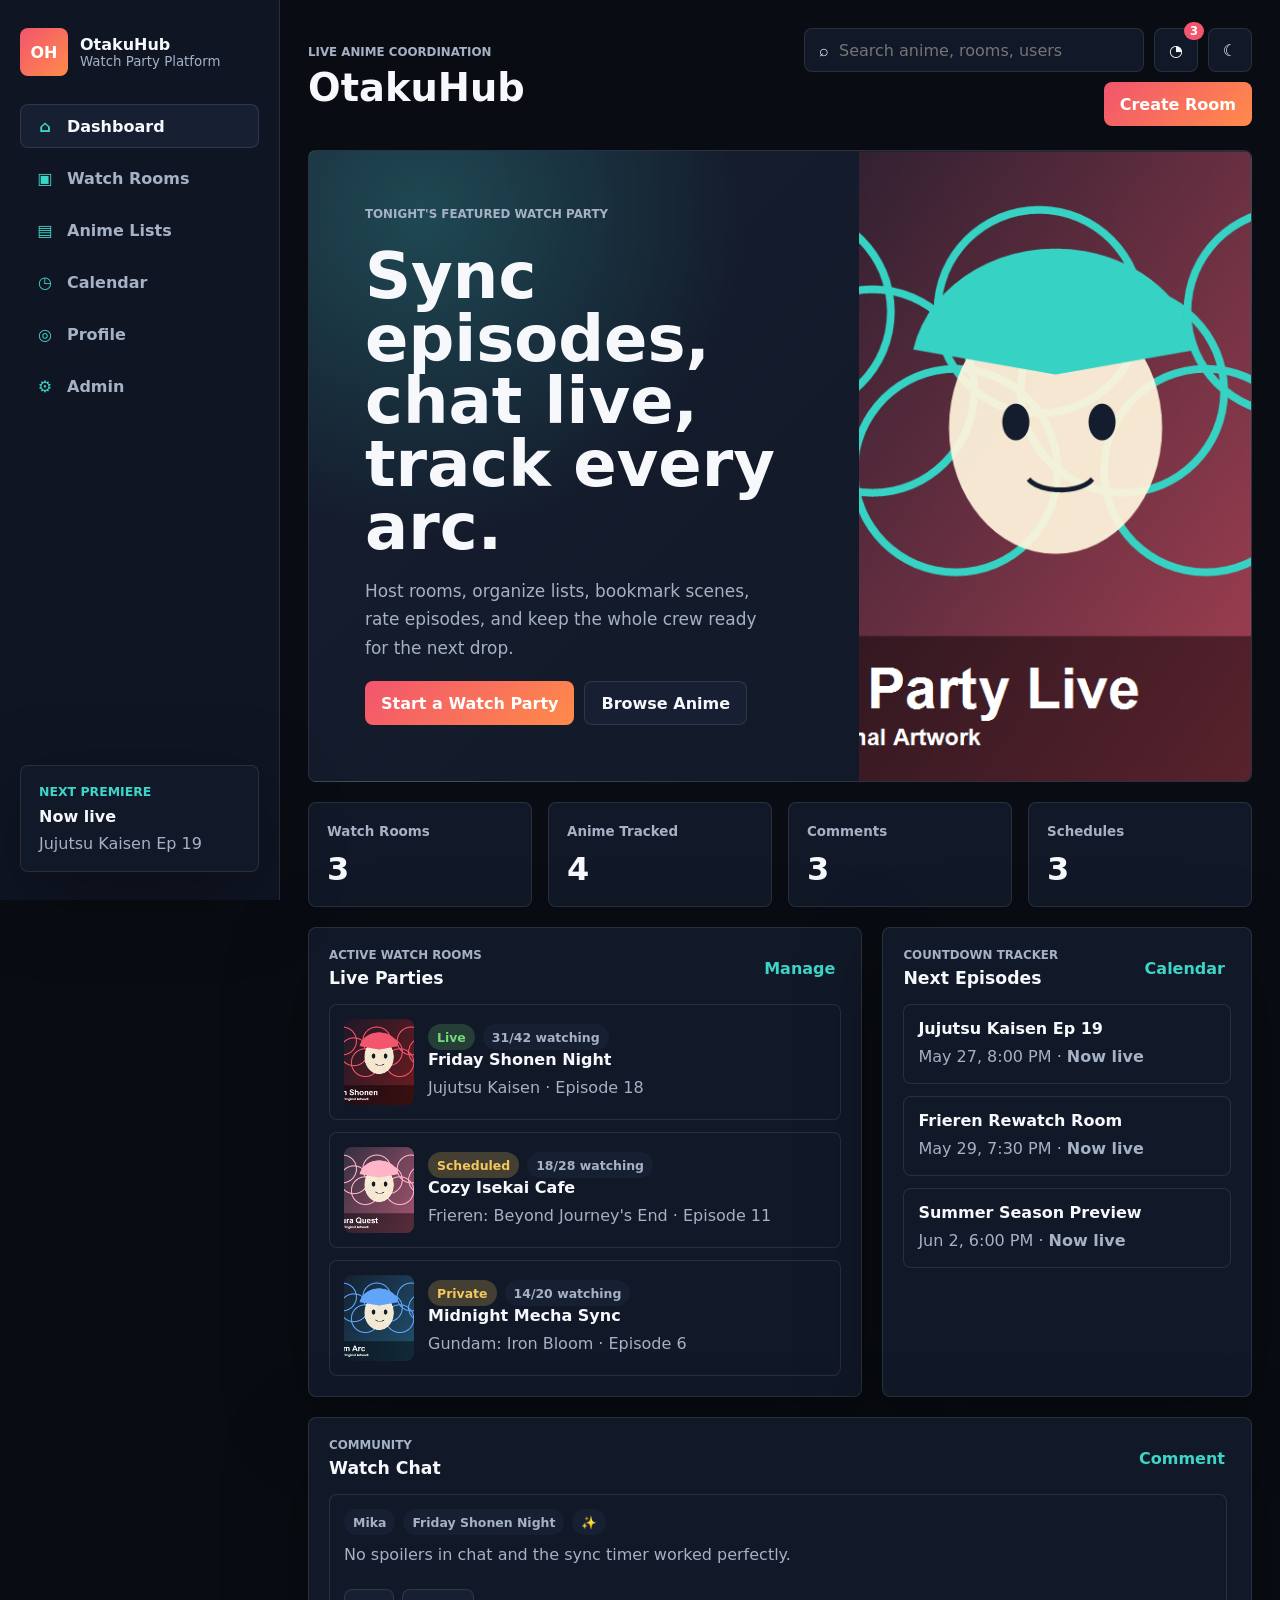
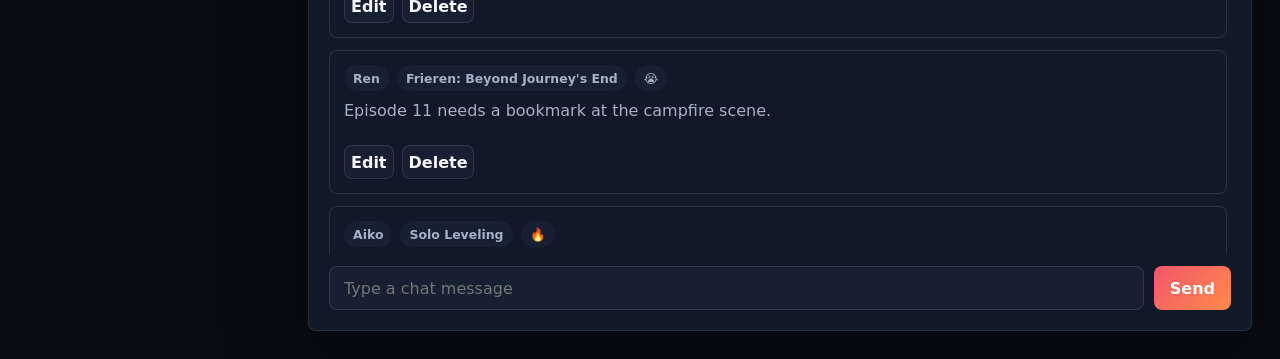
==== index.html @ 9c6d2a1a "Add initial OtakuHub full-stack project" ====
<!DOCTYPE html>
<html lang="en">
<head>
  <meta charset="UTF-8">
  <meta name="viewport" content="width=device-width, initial-scale=1.0">
  <title>OtakuHub - Anime Watch Party Platform</title>
  <link rel="stylesheet" href="styles.css">
</head>
<body>
  <div class="app-shell">
    <aside class="sidebar">
      <a class="brand" href="#dashboard" aria-label="OtakuHub home">
        <span class="brand-mark">OH</span>
        <span>
          <strong>OtakuHub</strong>
          <small>Watch Party Platform</small>
        </span>
      </a>

      <nav class="nav" aria-label="Primary">
        <a class="nav-link active" href="#dashboard" data-view="dashboard">
          <span class="icon">⌂</span> Dashboard
        </a>
        <a class="nav-link" href="#rooms" data-view="rooms">
          <span class="icon">▣</span> Watch Rooms
        </a>
        <a class="nav-link" href="#anime" data-view="anime">
          <span class="icon">▤</span> Anime Lists
        </a>
        <a class="nav-link" href="#calendar" data-view="calendar">
          <span class="icon">◷</span> Calendar
        </a>
        <a class="nav-link" href="#profile" data-view="profile">
          <span class="icon">◎</span> Profile
        </a>
        <a class="nav-link" href="#admin" data-view="admin">
          <span class="icon">⚙</span> Admin
        </a>
      </nav>

      <section class="mini-panel">
        <div class="mini-panel-title">Next Premiere</div>
        <strong id="sidebarCountdown">Loading...</strong>
        <span id="sidebarCountdownMeta">Episode countdown</span>
      </section>
    </aside>

    <main class="main">
      <header class="topbar">
        <div>
          <p class="eyebrow">Live anime coordination</p>
          <h1>OtakuHub</h1>
        </div>
        <div class="topbar-actions">
          <label class="search-wrap" aria-label="Search anime, rooms, users">
            <span>⌕</span>
            <input id="searchInput" type="search" placeholder="Search anime, rooms, users">
          </label>
          <button id="notificationBtn" class="icon-btn" type="button" aria-label="Notifications">
            <span>◔</span>
            <b id="notificationCount">0</b>
          </button>
          <button id="themeToggle" class="icon-btn" type="button" aria-label="Toggle dark mode">
            <span>☾</span>
          </button>
          <button class="primary-btn" type="button" data-open-modal="roomModal">Create Room</button>
        </div>
      </header>

      <section id="dashboard" class="view active" aria-labelledby="dashboardTitle">
        <div class="hero-band">
          <div class="hero-copy">
            <p class="eyebrow">Tonight's featured watch party</p>
            <h2 id="dashboardTitle">Sync episodes, chat live, track every arc.</h2>
            <p>Host rooms, organize lists, bookmark scenes, rate episodes, and keep the whole crew ready for the next drop.</p>
            <div class="hero-actions">
              <button class="primary-btn" type="button" data-open-modal="roomModal">Start a Watch Party</button>
              <button class="secondary-btn" type="button" data-nav-target="anime">Browse Anime</button>
            </div>
          </div>
          <div class="hero-media">
            <img src="assets/hero-poster.png" alt="Stylized anime watch party illustration">
          </div>
        </div>

        <div class="stats-grid" id="statsGrid"></div>

        <div class="dashboard-grid">
          <section class="panel live-panel">
            <div class="section-head">
              <div>
                <p class="eyebrow">Active watch rooms</p>
                <h3>Live Parties</h3>
              </div>
              <button class="text-btn" type="button" data-nav-target="rooms">Manage</button>
            </div>
            <div id="liveRooms" class="room-stack"></div>
          </section>

          <section class="panel">
            <div class="section-head">
              <div>
                <p class="eyebrow">Countdown tracker</p>
                <h3>Next Episodes</h3>
              </div>
              <button class="text-btn" type="button" data-nav-target="calendar">Calendar</button>
            </div>
            <div id="countdownList" class="countdown-list"></div>
          </section>

          <section class="panel chat-panel">
            <div class="section-head">
              <div>
                <p class="eyebrow">Community</p>
                <h3>Watch Chat</h3>
              </div>
              <button class="text-btn" type="button" data-open-modal="commentModal">Comment</button>
            </div>
            <div id="chatFeed" class="chat-feed"></div>
            <form id="quickChatForm" class="quick-chat">
              <input name="message" placeholder="Type a chat message" required>
              <button type="submit" class="primary-btn">Send</button>
            </form>
          </section>
        </div>
      </section>

      <section id="rooms" class="view" aria-labelledby="roomsTitle">
        <div class="section-head page-head">
          <div>
            <p class="eyebrow">CRUD</p>
            <h2 id="roomsTitle">Watch Rooms</h2>
          </div>
          <button class="primary-btn" type="button" data-open-modal="roomModal">New Room</button>
        </div>
        <div id="roomsGrid" class="cards-grid"></div>
      </section>

      <section id="anime" class="view" aria-labelledby="animeTitle">
        <div class="section-head page-head">
          <div>
            <p class="eyebrow">Lists, favorites, progress</p>
            <h2 id="animeTitle">Anime Library</h2>
          </div>
          <button class="primary-btn" type="button" data-open-modal="animeModal">Add Anime</button>
        </div>
        <div class="tabs" role="tablist" aria-label="Anime library filters">
          <button class="tab active" type="button" data-filter="all">All</button>
          <button class="tab" type="button" data-filter="favorite">Favorites</button>
          <button class="tab" type="button" data-filter="watching">Watching</button>
          <button class="tab" type="button" data-filter="planned">Plan to Watch</button>
        </div>
        <div id="animeGrid" class="anime-grid"></div>
      </section>

      <section id="calendar" class="view" aria-labelledby="calendarTitle">
        <div class="section-head page-head">
          <div>
            <p class="eyebrow">Schedules and news</p>
            <h2 id="calendarTitle">Upcoming Calendar</h2>
          </div>
          <button class="primary-btn" type="button" data-open-modal="scheduleModal">Add Schedule</button>
        </div>
        <div class="calendar-layout">
          <div id="scheduleList" class="schedule-list"></div>
          <aside class="panel news-panel">
            <div class="section-head">
              <div>
                <p class="eyebrow">Anime news</p>
                <h3>News Desk</h3>
              </div>
            </div>
            <div id="newsList" class="news-list"></div>
          </aside>
        </div>
      </section>

      <section id="profile" class="view" aria-labelledby="profileTitle">
        <div class="profile-layout">
          <section class="profile-card">
            <img src="assets/avatar.png" alt="OtakuHub user avatar">
            <div>
              <p class="eyebrow">User profile</p>
              <h2 id="profileTitle">Mika Tachibana</h2>
              <p>Room host, seasonal tracker, and spoiler-free chat moderator.</p>
              <div class="profile-actions">
                <button class="secondary-btn" type="button" data-open-modal="commentModal">Write Review</button>
                <button class="primary-btn" type="button" data-open-modal="animeModal">Update List</button>
              </div>
            </div>
          </section>
          <section class="panel">
            <div class="section-head">
              <div>
                <p class="eyebrow">Bookmarks and reviews</p>
                <h3>Activity</h3>
              </div>
            </div>
            <div id="activityList" class="activity-list"></div>
          </section>
        </div>
      </section>

      <section id="admin" class="view" aria-labelledby="adminTitle">
        <div class="section-head page-head">
          <div>
            <p class="eyebrow">Admin dashboard</p>
            <h2 id="adminTitle">Platform Control</h2>
          </div>
          <button id="resetDemoBtn" class="danger-btn" type="button">Reset Demo Data</button>
        </div>
        <div id="adminGrid" class="admin-grid"></div>
      </section>
    </main>
  </div>

  <div id="notificationTray" class="tray" aria-live="polite"></div>

  <dialog id="roomModal">
    <form id="roomForm" method="dialog" class="modal-card">
      <div class="section-head">
        <div>
          <p class="eyebrow">Watch party</p>
          <h3 id="roomModalTitle">Create Room</h3>
        </div>
        <button class="icon-btn close-modal" type="button" aria-label="Close">×</button>
      </div>
      <input type="hidden" name="id">
      <label>Room name <input name="name" required placeholder="Friday Shonen Night"></label>
      <label>Anime <input name="anime" required placeholder="Jujutsu Kaisen"></label>
      <div class="form-row">
        <label>Episode <input name="episode" type="number" min="1" required></label>
        <label>Capacity <input name="capacity" type="number" min="2" required></label>
      </div>
      <label>Room status
        <select name="status">
          <option>Live</option>
          <option>Scheduled</option>
          <option>Private</option>
        </select>
      </label>
      <button class="primary-btn" type="submit">Save Room</button>
    </form>
  </dialog>

  <dialog id="animeModal">
    <form id="animeForm" method="dialog" class="modal-card">
      <div class="section-head">
        <div>
          <p class="eyebrow">Anime list</p>
          <h3 id="animeModalTitle">Add Anime</h3>
        </div>
        <button class="icon-btn close-modal" type="button" aria-label="Close">×</button>
      </div>
      <input type="hidden" name="id">
      <label>Title <input name="title" required placeholder="Frieren: Beyond Journey's End"></label>
      <div class="form-row">
        <label>Total episodes <input name="episodes" type="number" min="1" required></label>
        <label>Watched <input name="watched" type="number" min="0" required></label>
      </div>
      <div class="form-row">
        <label>Rating <input name="rating" type="number" min="1" max="10" step="0.1" required></label>
        <label>Status
          <select name="status">
            <option value="watching">Watching</option>
            <option value="planned">Plan to Watch</option>
            <option value="completed">Completed</option>
          </select>
        </label>
      </div>
      <label class="check-row"><input name="favorite" type="checkbox"> Add to favorite anime lists</label>
      <button class="primary-btn" type="submit">Save Anime</button>
    </form>
  </dialog>

  <dialog id="scheduleModal">
    <form id="scheduleForm" method="dialog" class="modal-card">
      <div class="section-head">
        <div>
          <p class="eyebrow">Schedule</p>
          <h3 id="scheduleModalTitle">Add Schedule</h3>
        </div>
        <button class="icon-btn close-modal" type="button" aria-label="Close">×</button>
      </div>
      <input type="hidden" name="id">
      <label>Title <input name="title" required placeholder="Solo Leveling S3 Ep 1"></label>
      <div class="form-row">
        <label>Date <input name="date" type="date" required></label>
        <label>Time <input name="time" type="time" required></label>
      </div>
      <label>Type
        <select name="type">
          <option>Premiere</option>
          <option>Watch Party</option>
          <option>Finale</option>
          <option>News Drop</option>
        </select>
      </label>
      <button class="primary-btn" type="submit">Save Schedule</button>
    </form>
  </dialog>

  <dialog id="commentModal">
    <form id="commentForm" method="dialog" class="modal-card">
      <div class="section-head">
        <div>
          <p class="eyebrow">Comments and reviews</p>
          <h3 id="commentModalTitle">Add Comment</h3>
        </div>
        <button class="icon-btn close-modal" type="button" aria-label="Close">×</button>
      </div>
      <input type="hidden" name="id">
      <label>Name <input name="author" required placeholder="Mika"></label>
      <label>Anime or room <input name="target" required placeholder="Demon Slayer room"></label>
      <label>Message <textarea name="message" required placeholder="The final scene was incredible."></textarea></label>
      <label>Reaction
        <select name="reaction">
          <option>🔥</option>
          <option>✨</option>
          <option>😭</option>
          <option>👏</option>
          <option>💯</option>
        </select>
      </label>
      <button class="primary-btn" type="submit">Save Comment</button>
    </form>
  </dialog>

  <script src="app.js"></script>
</body>
</html>
---- styles.css ----
:root {
  color-scheme: dark;
  --bg: #090d13;
  --surface: #111827;
  --surface-2: #172033;
  --surface-3: #202b42;
  --text: #f6f8fb;
  --muted: #a5b1c5;
  --line: rgba(255, 255, 255, 0.1);
  --primary: #f2556d;
  --primary-2: #ff8b4a;
  --accent: #3fd4c8;
  --green: #77d878;
  --yellow: #f5c75c;
  --danger: #ff5d66;
  --shadow: 0 24px 80px rgba(0, 0, 0, 0.35);
}

:root.light {
  color-scheme: light;
  --bg: #f4f7fb;
  --surface: #ffffff;
  --surface-2: #edf2f8;
  --surface-3: #dde6f1;
  --text: #162033;
  --muted: #637088;
  --line: rgba(22, 32, 51, 0.12);
  --shadow: 0 20px 60px rgba(49, 67, 93, 0.14);
}

* {
  box-sizing: border-box;
}

body {
  margin: 0;
  min-height: 100vh;
  background: var(--bg);
  color: var(--text);
  font-family: Inter, system-ui, -apple-system, BlinkMacSystemFont, "Segoe UI", sans-serif;
}

button,
input,
select,
textarea {
  font: inherit;
}

button {
  cursor: pointer;
}

img {
  display: block;
  max-width: 100%;
}

.app-shell {
  display: grid;
  grid-template-columns: 280px minmax(0, 1fr);
  min-height: 100vh;
}

.sidebar {
  position: sticky;
  top: 0;
  height: 100vh;
  display: flex;
  flex-direction: column;
  gap: 28px;
  padding: 28px 20px;
  border-right: 1px solid var(--line);
  background: color-mix(in srgb, var(--surface) 86%, transparent);
}

.brand,
.nav-link {
  color: inherit;
  text-decoration: none;
}

.brand {
  display: flex;
  align-items: center;
  gap: 12px;
}

.brand-mark {
  display: grid;
  place-items: center;
  width: 48px;
  height: 48px;
  border-radius: 8px;
  background: linear-gradient(135deg, var(--primary), var(--primary-2));
  color: #fff;
  font-weight: 800;
}

.brand strong,
.brand small {
  display: block;
}

.brand small,
.mini-panel span,
.eyebrow,
.muted {
  color: var(--muted);
}

.nav {
  display: grid;
  gap: 8px;
}

.nav-link {
  display: flex;
  align-items: center;
  gap: 10px;
  min-height: 44px;
  padding: 0 12px;
  border: 1px solid transparent;
  border-radius: 8px;
  color: var(--muted);
  font-weight: 700;
}

.nav-link.active,
.nav-link:hover {
  border-color: var(--line);
  background: var(--surface-2);
  color: var(--text);
}

.icon {
  display: grid;
  place-items: center;
  width: 24px;
  height: 24px;
  color: var(--accent);
}

.mini-panel,
.panel,
.profile-card {
  border: 1px solid var(--line);
  border-radius: 8px;
  background: var(--surface);
  box-shadow: var(--shadow);
}

.mini-panel {
  margin-top: auto;
  padding: 18px;
}

.mini-panel-title {
  color: var(--accent);
  font-size: 0.78rem;
  font-weight: 800;
  text-transform: uppercase;
}

.mini-panel strong,
.mini-panel span {
  display: block;
  margin-top: 8px;
}

.main {
  min-width: 0;
  padding: 28px;
}

.topbar,
.section-head,
.topbar-actions,
.hero-actions,
.profile-actions {
  display: flex;
  align-items: center;
}

.topbar {
  justify-content: space-between;
  gap: 20px;
  margin-bottom: 24px;
}

.topbar h1,
.page-head h2,
.hero-copy h2,
.profile-card h2 {
  margin: 0;
}

.topbar h1 {
  font-size: clamp(1.7rem, 3vw, 2.5rem);
}

.eyebrow {
  margin: 0 0 6px;
  font-size: 0.74rem;
  font-weight: 800;
  letter-spacing: 0;
  text-transform: uppercase;
}

.topbar-actions {
  flex-wrap: wrap;
  justify-content: flex-end;
  gap: 10px;
}

.search-wrap {
  display: flex;
  align-items: center;
  gap: 8px;
  width: min(340px, 100%);
  min-height: 44px;
  padding: 0 14px;
  border: 1px solid var(--line);
  border-radius: 8px;
  background: var(--surface);
}

.search-wrap input {
  width: 100%;
  border: 0;
  outline: 0;
  background: transparent;
  color: var(--text);
}

.primary-btn,
.secondary-btn,
.danger-btn,
.text-btn,
.icon-btn {
  border: 0;
  border-radius: 8px;
  font-weight: 800;
}

.primary-btn,
.secondary-btn,
.danger-btn {
  min-height: 44px;
  padding: 0 16px;
}

.primary-btn {
  background: linear-gradient(135deg, var(--primary), var(--primary-2));
  color: #fff;
}

.secondary-btn {
  border: 1px solid var(--line);
  background: var(--surface-2);
  color: var(--text);
}

.danger-btn {
  background: color-mix(in srgb, var(--danger) 18%, var(--surface));
  color: var(--danger);
}

.text-btn {
  background: transparent;
  color: var(--accent);
}

.icon-btn {
  position: relative;
  display: grid;
  place-items: center;
  width: 44px;
  height: 44px;
  border: 1px solid var(--line);
  background: var(--surface);
  color: var(--text);
}

.icon-btn b {
  position: absolute;
  top: -7px;
  right: -7px;
  min-width: 20px;
  padding: 2px 5px;
  border-radius: 999px;
  background: var(--primary);
  color: #fff;
  font-size: 0.72rem;
}

.view {
  display: none;
}

.view.active {
  display: block;
}

.hero-band {
  display: grid;
  grid-template-columns: minmax(0, 1.15fr) minmax(260px, 0.85fr);
  gap: 20px;
  min-height: 330px;
  margin-bottom: 20px;
  overflow: hidden;
  border: 1px solid var(--line);
  border-radius: 8px;
  background:
    radial-gradient(circle at 12% 10%, rgba(63, 212, 200, 0.24), transparent 32%),
    linear-gradient(135deg, color-mix(in srgb, var(--surface-2) 92%, #000), var(--surface));
}

.hero-copy {
  display: flex;
  flex-direction: column;
  justify-content: center;
  gap: 18px;
  padding: clamp(24px, 5vw, 56px);
}

.hero-copy h2 {
  max-width: 760px;
  font-size: clamp(2rem, 5vw, 4.8rem);
  line-height: 0.98;
}

.hero-copy p:not(.eyebrow) {
  max-width: 640px;
  margin: 0;
  color: var(--muted);
  font-size: 1.06rem;
  line-height: 1.7;
}

.hero-actions {
  flex-wrap: wrap;
  gap: 10px;
}

.hero-media {
  align-self: stretch;
  min-height: 280px;
}

.hero-media img {
  width: 100%;
  height: 100%;
  object-fit: cover;
}

.stats-grid,
.cards-grid,
.anime-grid,
.admin-grid {
  display: grid;
  gap: 16px;
}

.stats-grid {
  grid-template-columns: repeat(4, minmax(150px, 1fr));
  margin-bottom: 20px;
}

.stat-card,
.room-card,
.anime-card,
.schedule-item,
.admin-card,
.news-item,
.activity-item,
.chat-message {
  border: 1px solid var(--line);
  border-radius: 8px;
  background: var(--surface);
}

.stat-card {
  padding: 18px;
}

.stat-card span {
  color: var(--muted);
  font-size: 0.84rem;
  font-weight: 800;
}

.stat-card strong {
  display: block;
  margin-top: 10px;
  font-size: 2rem;
}

.dashboard-grid {
  display: grid;
  grid-template-columns: minmax(0, 1.2fr) minmax(280px, 0.8fr);
  gap: 20px;
}

.panel {
  padding: 20px;
}

.chat-panel {
  grid-column: 1 / -1;
}

.section-head {
  justify-content: space-between;
  gap: 14px;
  margin-bottom: 16px;
}

.section-head h3 {
  margin: 0;
  font-size: 1.08rem;
}

.page-head {
  margin-top: 8px;
}

.room-stack,
.countdown-list,
.schedule-list,
.news-list,
.activity-list,
.chat-feed {
  display: grid;
  gap: 12px;
}

.room-card {
  display: grid;
  grid-template-columns: 70px minmax(0, 1fr) auto;
  gap: 14px;
  align-items: center;
  padding: 14px;
}

.poster-thumb {
  width: 70px;
  height: 86px;
  border-radius: 8px;
  object-fit: cover;
}

.room-card h4,
.anime-card h4,
.schedule-item h4,
.news-item h4,
.activity-item h4 {
  margin: 0 0 7px;
}

.room-card p,
.anime-card p,
.schedule-item p,
.news-item p,
.activity-item p,
.chat-message p {
  margin: 0;
  color: var(--muted);
  line-height: 1.5;
}

.badge-row,
.card-actions,
.reaction-row,
.progress-head {
  display: flex;
  align-items: center;
  flex-wrap: wrap;
  gap: 8px;
}

.badge {
  display: inline-flex;
  align-items: center;
  min-height: 26px;
  padding: 0 9px;
  border-radius: 999px;
  background: var(--surface-2);
  color: var(--muted);
  font-size: 0.78rem;
  font-weight: 800;
}

.badge.live {
  background: color-mix(in srgb, var(--green) 20%, var(--surface));
  color: var(--green);
}

.badge.warn {
  background: color-mix(in srgb, var(--yellow) 22%, var(--surface));
  color: var(--yellow);
}

.cards-grid {
  grid-template-columns: repeat(auto-fit, minmax(290px, 1fr));
}

.room-card.full {
  grid-template-columns: 90px minmax(0, 1fr);
  align-items: start;
}

.room-card.full .poster-thumb {
  width: 90px;
  height: 116px;
}

.card-actions {
  margin-top: 14px;
}

.card-actions button,
.reaction-row button {
  min-height: 34px;
  border: 1px solid var(--line);
  border-radius: 8px;
  background: var(--surface-2);
  color: var(--text);
  font-weight: 800;
}

.anime-grid {
  grid-template-columns: repeat(auto-fit, minmax(240px, 1fr));
}

.anime-card {
  overflow: hidden;
}

.anime-card img {
  width: 100%;
  aspect-ratio: 4 / 3;
  object-fit: cover;
}

.anime-card-body {
  padding: 16px;
}

.progress-head {
  justify-content: space-between;
  margin: 14px 0 8px;
  color: var(--muted);
  font-size: 0.82rem;
  font-weight: 800;
}

.progress {
  overflow: hidden;
  height: 9px;
  border-radius: 99px;
  background: var(--surface-3);
}

.progress span {
  display: block;
  height: 100%;
  border-radius: inherit;
  background: linear-gradient(90deg, var(--accent), var(--primary-2));
}

.tabs {
  display: flex;
  flex-wrap: wrap;
  gap: 8px;
  margin-bottom: 18px;
}

.tab {
  min-height: 40px;
  padding: 0 14px;
  border: 1px solid var(--line);
  border-radius: 8px;
  background: var(--surface);
  color: var(--muted);
  font-weight: 800;
}

.tab.active {
  background: var(--surface-3);
  color: var(--text);
}

.calendar-layout,
.profile-layout {
  display: grid;
  grid-template-columns: minmax(0, 1fr) 360px;
  gap: 20px;
}

.schedule-item {
  display: grid;
  grid-template-columns: 88px minmax(0, 1fr) auto;
  gap: 14px;
  align-items: center;
  padding: 16px;
}

.date-chip {
  display: grid;
  place-items: center;
  min-height: 76px;
  border-radius: 8px;
  background: var(--surface-2);
  text-align: center;
  font-weight: 800;
}

.date-chip span {
  display: block;
  color: var(--accent);
  font-size: 1.4rem;
}

.news-item,
.activity-item,
.chat-message,
.admin-card {
  padding: 14px;
}

.profile-card {
  display: grid;
  grid-template-columns: 170px minmax(0, 1fr);
  gap: 24px;
  align-items: center;
  padding: 24px;
}

.profile-card img {
  width: 170px;
  height: 170px;
  border-radius: 8px;
  object-fit: cover;
}

.profile-card p {
  color: var(--muted);
  line-height: 1.6;
}

.profile-actions {
  flex-wrap: wrap;
  gap: 10px;
}

.admin-grid {
  grid-template-columns: repeat(auto-fit, minmax(230px, 1fr));
}

.chat-feed {
  max-height: 360px;
  overflow: auto;
  padding-right: 4px;
}

.chat-message {
  display: grid;
  gap: 8px;
}

.quick-chat {
  display: grid;
  grid-template-columns: minmax(0, 1fr) auto;
  gap: 10px;
  margin-top: 12px;
}

.quick-chat input,
.modal-card input,
.modal-card select,
.modal-card textarea {
  width: 100%;
  border: 1px solid var(--line);
  border-radius: 8px;
  background: var(--surface-2);
  color: var(--text);
}

.quick-chat input {
  min-height: 44px;
  padding: 0 14px;
}

.tray {
  position: fixed;
  right: 20px;
  bottom: 20px;
  display: grid;
  gap: 10px;
  z-index: 30;
  width: min(360px, calc(100vw - 40px));
}

.toast {
  padding: 14px 16px;
  border: 1px solid var(--line);
  border-radius: 8px;
  background: var(--surface);
  box-shadow: var(--shadow);
}

dialog {
  width: min(560px, calc(100vw - 32px));
  padding: 0;
  border: 0;
  border-radius: 8px;
  background: transparent;
  color: var(--text);
}

dialog::backdrop {
  background: rgba(5, 8, 14, 0.72);
}

.modal-card {
  display: grid;
  gap: 14px;
  padding: 22px;
  border: 1px solid var(--line);
  border-radius: 8px;
  background: var(--surface);
  box-shadow: var(--shadow);
}

.modal-card label {
  display: grid;
  gap: 7px;
  color: var(--muted);
  font-size: 0.88rem;
  font-weight: 800;
}

.modal-card input,
.modal-card select,
.modal-card textarea {
  min-height: 44px;
  padding: 0 12px;
}

.modal-card textarea {
  min-height: 100px;
  padding: 12px;
  resize: vertical;
}

.form-row {
  display: grid;
  grid-template-columns: 1fr 1fr;
  gap: 12px;
}

.check-row {
  display: flex !important;
  align-items: center;
  grid-template-columns: none;
}

.check-row input {
  width: auto;
  min-height: auto;
}

.empty-state {
  padding: 24px;
  border: 1px dashed var(--line);
  border-radius: 8px;
  color: var(--muted);
  text-align: center;
}

@media (max-width: 1060px) {
  .app-shell {
    grid-template-columns: 1fr;
  }

  .sidebar {
    position: static;
    height: auto;
  }

  .nav {
    grid-template-columns: repeat(3, minmax(0, 1fr));
  }

  .mini-panel {
    margin-top: 0;
  }

  .dashboard-grid,
  .calendar-layout,
  .profile-layout {
    grid-template-columns: 1fr;
  }
}

@media (max-width: 760px) {
  .main,
  .sidebar {
    padding: 18px;
  }

  .topbar,
  .section-head {
    align-items: flex-start;
    flex-direction: column;
  }

  .topbar-actions,
  .search-wrap,
  .primary-btn,
  .secondary-btn,
  .danger-btn {
    width: 100%;
  }

  .hero-band {
    grid-template-columns: 1fr;
  }

  .hero-media {
    min-height: 220px;
  }

  .stats-grid {
    grid-template-columns: repeat(2, minmax(0, 1fr));
  }

  .nav {
    grid-template-columns: 1fr 1fr;
  }

  .room-card,
  .schedule-item,
  .profile-card,
  .quick-chat {
    grid-template-columns: 1fr;
  }

  .poster-thumb,
  .room-card.full .poster-thumb,
  .profile-card img {
    width: 100%;
    height: auto;
    aspect-ratio: 4 / 3;
  }
}

@media (max-width: 480px) {
  .stats-grid,
  .form-row,
  .nav {
    grid-template-columns: 1fr;
  }
}
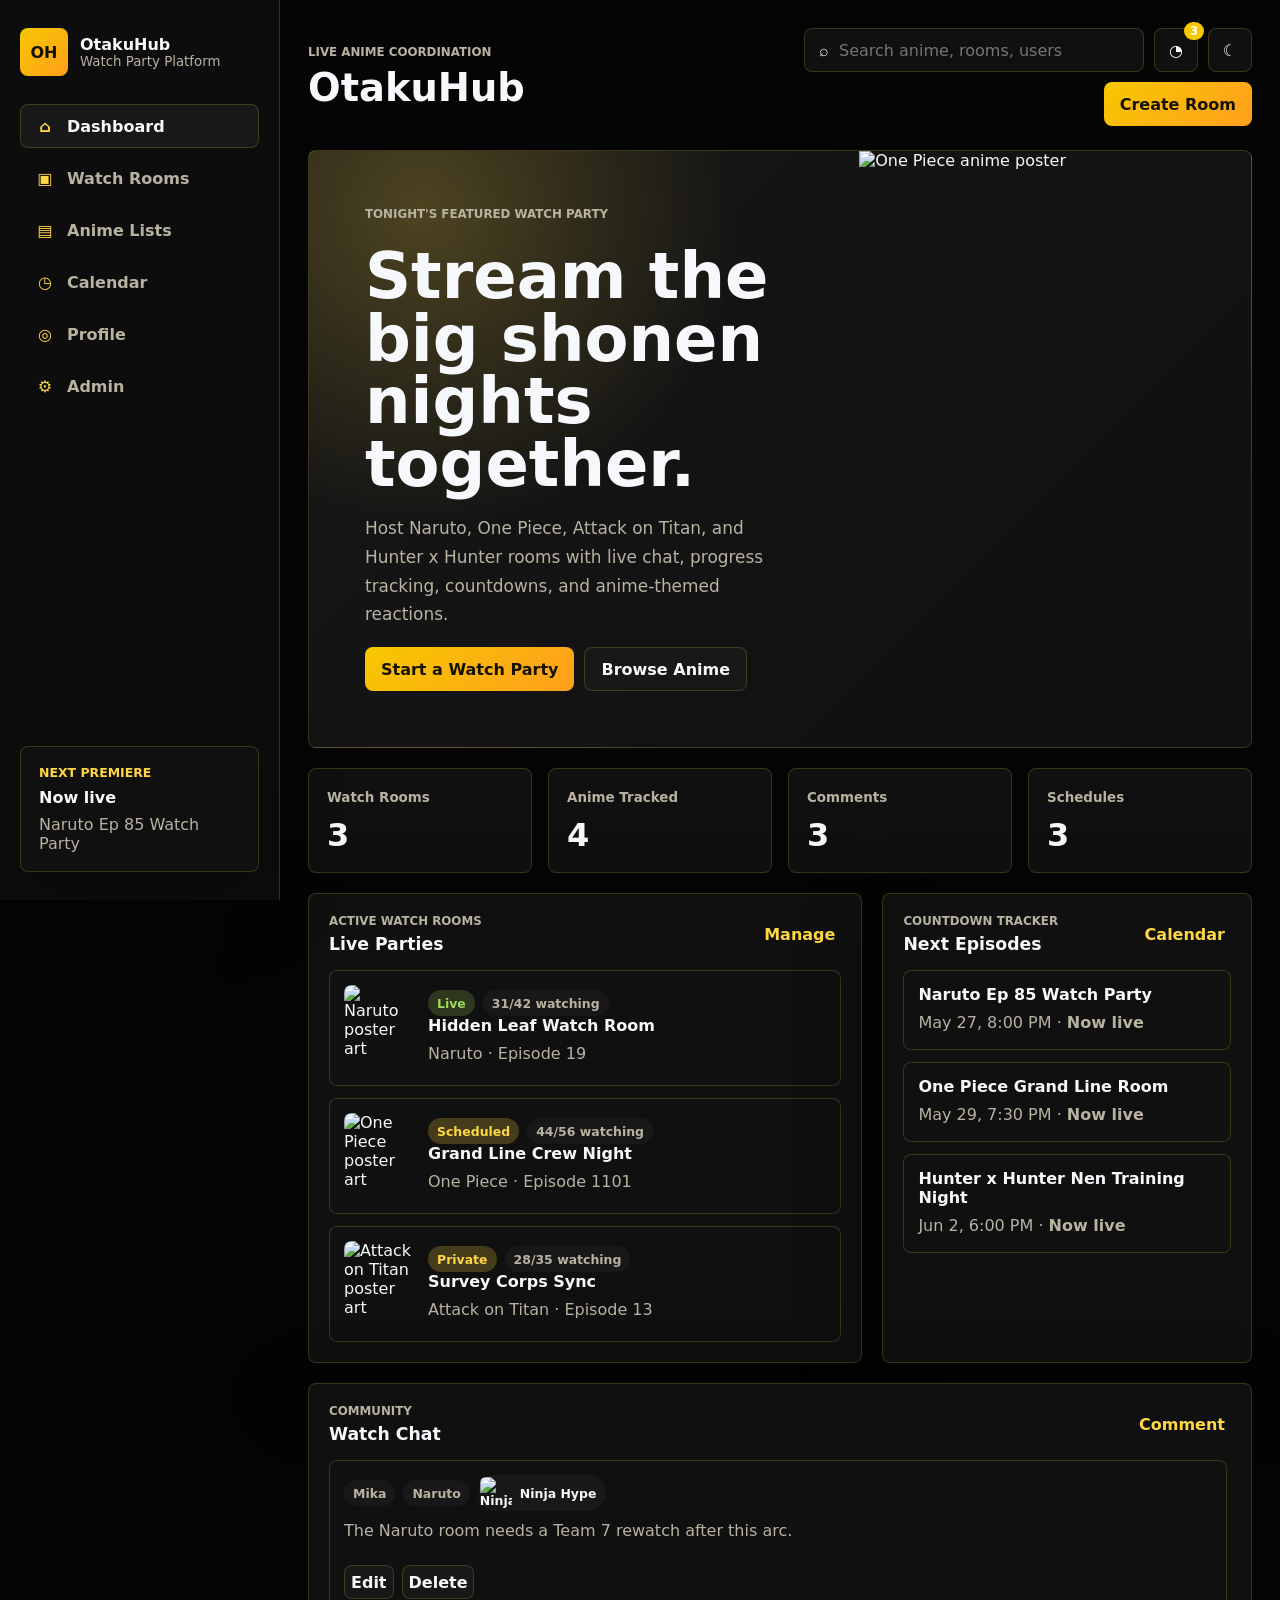
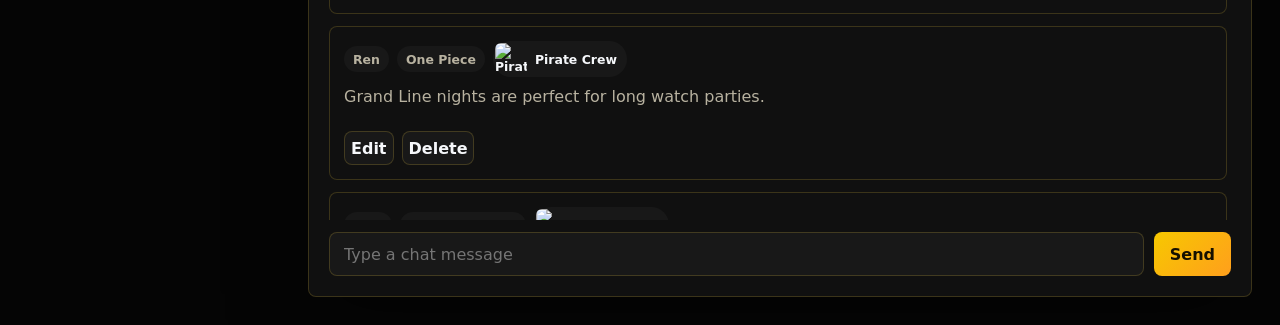
==== commit 044dbf02: "Update OtakuHub anime posters and yellow theme" ====
--- a/index.html
+++ b/index.html
@@ -71,15 +71,15 @@
         <div class="hero-band">
           <div class="hero-copy">
             <p class="eyebrow">Tonight's featured watch party</p>
-            <h2 id="dashboardTitle">Sync episodes, chat live, track every arc.</h2>
-            <p>Host rooms, organize lists, bookmark scenes, rate episodes, and keep the whole crew ready for the next drop.</p>
+          <h2 id="dashboardTitle">Stream the big shonen nights together.</h2>
+          <p>Host Naruto, One Piece, Attack on Titan, and Hunter x Hunter rooms with live chat, progress tracking, countdowns, and anime-themed reactions.</p>
             <div class="hero-actions">
               <button class="primary-btn" type="button" data-open-modal="roomModal">Start a Watch Party</button>
               <button class="secondary-btn" type="button" data-nav-target="anime">Browse Anime</button>
             </div>
           </div>
           <div class="hero-media">
-            <img src="assets/hero-poster.png" alt="Stylized anime watch party illustration">
+            <img src="https://cdn.myanimelist.net/images/anime/1244/138851l.jpg" alt="One Piece anime poster">
           </div>
         </div>
 
@@ -227,7 +227,7 @@
       </div>
       <input type="hidden" name="id">
       <label>Room name <input name="name" required placeholder="Friday Shonen Night"></label>
-      <label>Anime <input name="anime" required placeholder="Jujutsu Kaisen"></label>
+      <label>Anime <input name="anime" required placeholder="Naruto"></label>
       <div class="form-row">
         <label>Episode <input name="episode" type="number" min="1" required></label>
         <label>Capacity <input name="capacity" type="number" min="2" required></label>
@@ -253,7 +253,7 @@
         <button class="icon-btn close-modal" type="button" aria-label="Close">×</button>
       </div>
       <input type="hidden" name="id">
-      <label>Title <input name="title" required placeholder="Frieren: Beyond Journey's End"></label>
+      <label>Title <input name="title" required placeholder="Hunter x Hunter"></label>
       <div class="form-row">
         <label>Total episodes <input name="episodes" type="number" min="1" required></label>
         <label>Watched <input name="watched" type="number" min="0" required></label>
@@ -283,7 +283,7 @@
         <button class="icon-btn close-modal" type="button" aria-label="Close">×</button>
       </div>
       <input type="hidden" name="id">
-      <label>Title <input name="title" required placeholder="Solo Leveling S3 Ep 1"></label>
+      <label>Title <input name="title" required placeholder="Attack on Titan finale room"></label>
       <div class="form-row">
         <label>Date <input name="date" type="date" required></label>
         <label>Time <input name="time" type="time" required></label>
@@ -315,11 +315,10 @@
       <label>Message <textarea name="message" required placeholder="The final scene was incredible."></textarea></label>
       <label>Reaction
         <select name="reaction">
-          <option>🔥</option>
-          <option>✨</option>
-          <option>😭</option>
-          <option>👏</option>
-          <option>💯</option>
+          <option>Ninja Hype</option>
+          <option>Pirate Crew</option>
+          <option>Titan Shock</option>
+          <option>Nen Boost</option>
         </select>
       </label>
       <button class="primary-btn" type="submit">Save Comment</button>
--- a/styles.css
+++ b/styles.css
@@ -1,30 +1,30 @@
 :root {
   color-scheme: dark;
-  --bg: #090d13;
-  --surface: #111827;
-  --surface-2: #172033;
-  --surface-3: #202b42;
+  --bg: #050505;
+  --surface: #101010;
+  --surface-2: #181818;
+  --surface-3: #24210f;
   --text: #f6f8fb;
-  --muted: #a5b1c5;
-  --line: rgba(255, 255, 255, 0.1);
-  --primary: #f2556d;
-  --primary-2: #ff8b4a;
-  --accent: #3fd4c8;
-  --green: #77d878;
-  --yellow: #f5c75c;
+  --muted: #b8b2a0;
+  --line: rgba(255, 214, 69, 0.18);
+  --primary: #f7c800;
+  --primary-2: #ff9f1c;
+  --accent: #ffd645;
+  --green: #9fd85c;
+  --yellow: #ffd645;
   --danger: #ff5d66;
   --shadow: 0 24px 80px rgba(0, 0, 0, 0.35);
 }
 
 :root.light {
   color-scheme: light;
-  --bg: #f4f7fb;
+  --bg: #fff8df;
   --surface: #ffffff;
-  --surface-2: #edf2f8;
-  --surface-3: #dde6f1;
-  --text: #162033;
-  --muted: #637088;
-  --line: rgba(22, 32, 51, 0.12);
+  --surface-2: #fff1b8;
+  --surface-3: #ffe585;
+  --text: #191407;
+  --muted: #6f654d;
+  --line: rgba(48, 37, 0, 0.14);
   --shadow: 0 20px 60px rgba(49, 67, 93, 0.14);
 }
 
@@ -93,7 +93,7 @@
   height: 48px;
   border-radius: 8px;
   background: linear-gradient(135deg, var(--primary), var(--primary-2));
-  color: #fff;
+  color: #151000;
   font-weight: 800;
 }
 
@@ -252,7 +252,7 @@
 
 .primary-btn {
   background: linear-gradient(135deg, var(--primary), var(--primary-2));
-  color: #fff;
+  color: #151000;
 }
 
 .secondary-btn {
@@ -312,7 +312,7 @@
   border: 1px solid var(--line);
   border-radius: 8px;
   background:
-    radial-gradient(circle at 12% 10%, rgba(63, 212, 200, 0.24), transparent 32%),
+    radial-gradient(circle at 12% 10%, rgba(255, 214, 69, 0.24), transparent 32%),
     linear-gradient(135deg, color-mix(in srgb, var(--surface-2) 92%, #000), var(--surface));
 }
 
@@ -529,6 +529,41 @@
   font-weight: 800;
 }
 
+.reaction-chip {
+  display: inline-grid;
+  grid-template-columns: 32px minmax(72px, 1fr) auto;
+  align-items: center;
+  gap: 8px;
+  min-width: 150px;
+  padding: 4px 8px 4px 4px;
+  text-align: left;
+}
+
+.reaction-chip img,
+.image-badge img {
+  width: 32px;
+  height: 32px;
+  border-radius: 6px;
+  object-fit: cover;
+}
+
+.reaction-chip strong {
+  color: var(--accent);
+}
+
+.image-badge {
+  display: inline-flex;
+  align-items: center;
+  gap: 8px;
+  min-height: 34px;
+  padding: 2px 10px 2px 2px;
+  border-radius: 999px;
+  background: var(--surface-2);
+  color: var(--text);
+  font-size: 0.78rem;
+  font-weight: 800;
+}
+
 .anime-grid {
   grid-template-columns: repeat(auto-fit, minmax(240px, 1fr));
 }
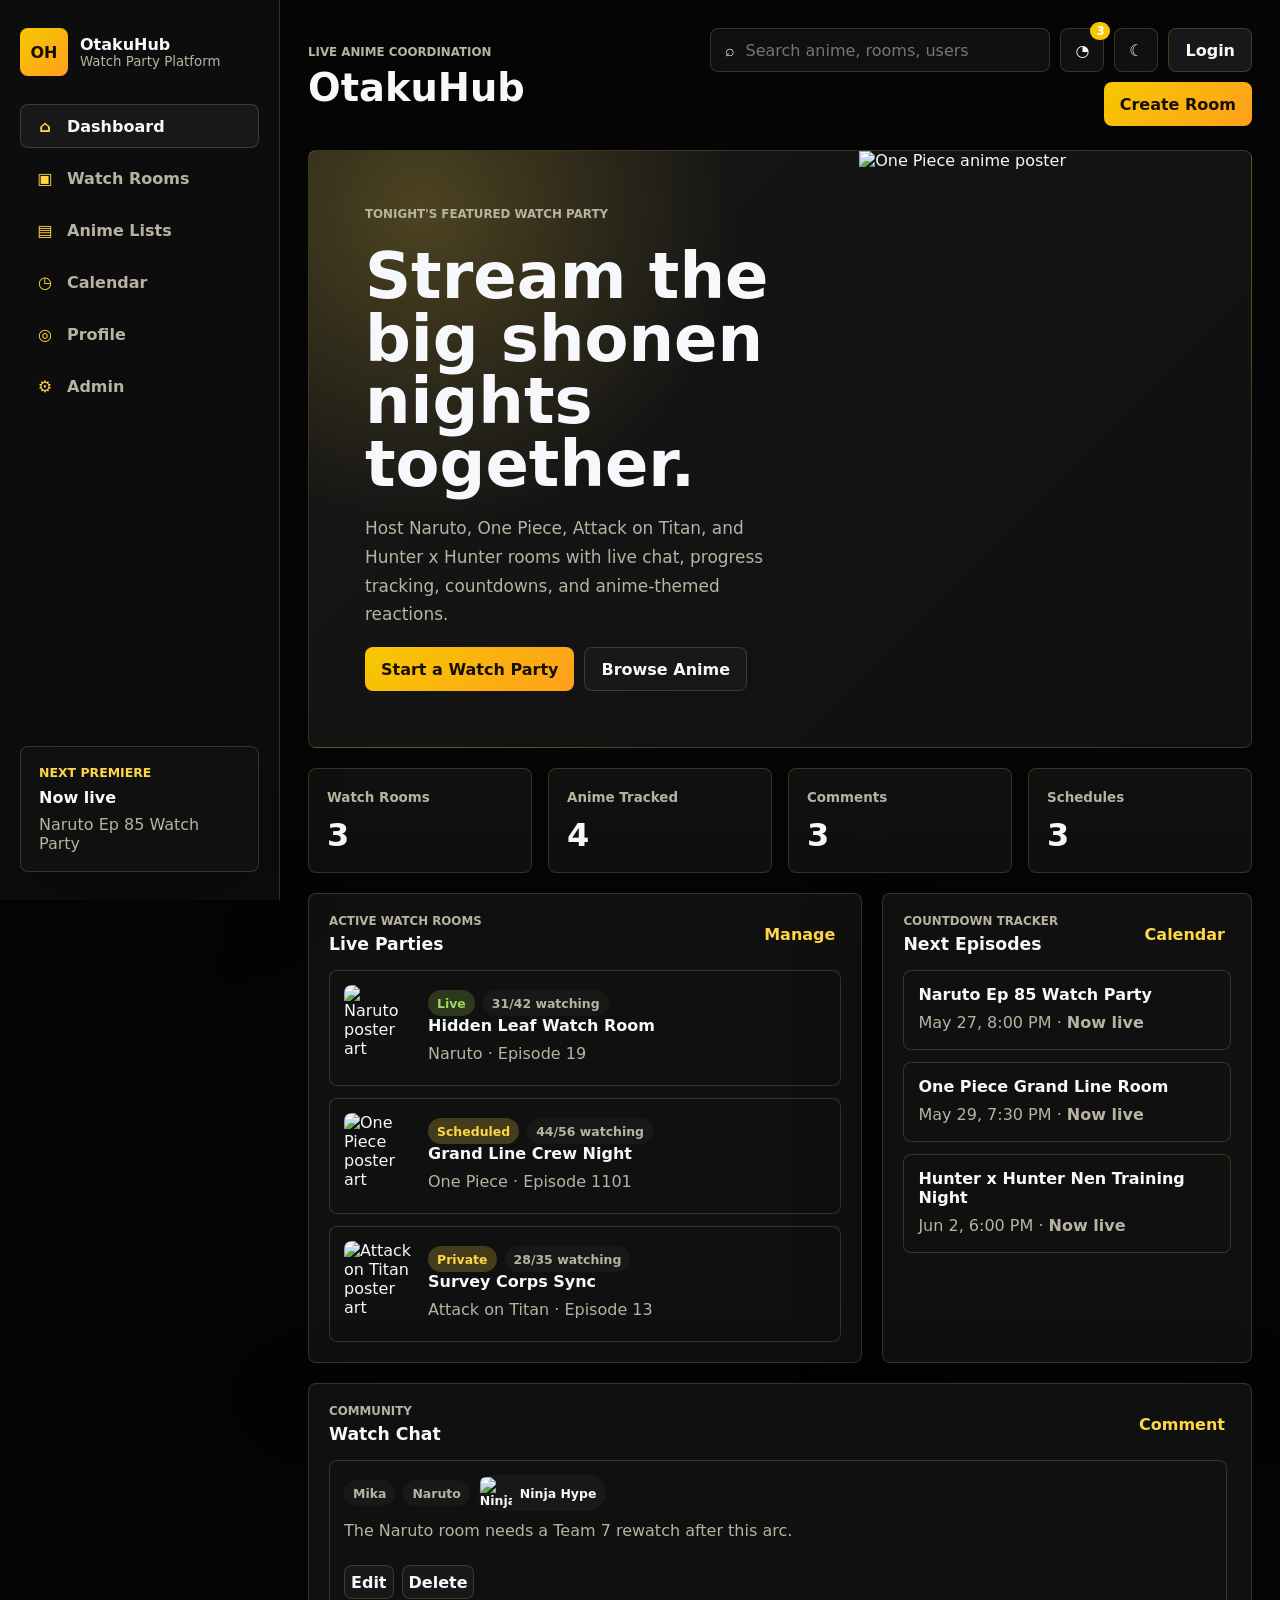
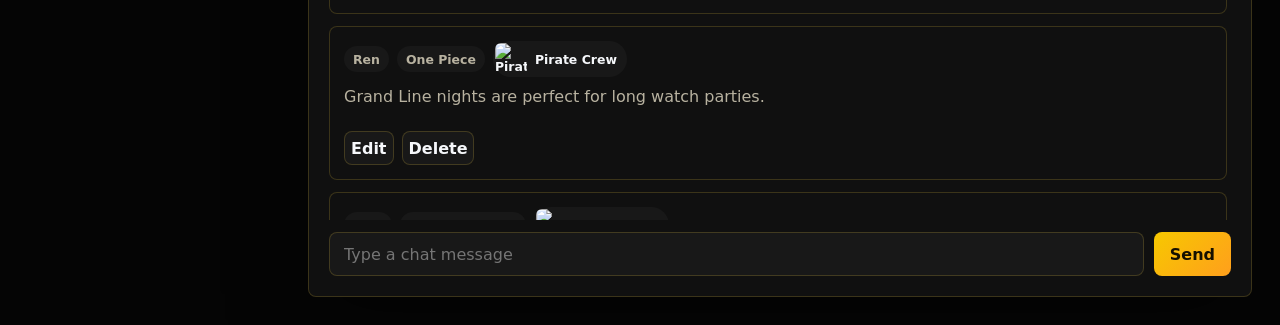
==== commit 66d80fb1: "Add login and signup modal UI" ====
--- a/index.html
+++ b/index.html
@@ -63,6 +63,7 @@
           <button id="themeToggle" class="icon-btn" type="button" aria-label="Toggle dark mode">
             <span>☾</span>
           </button>
+          <button class="secondary-btn auth-btn" type="button" data-open-modal="authModal">Login</button>
           <button class="primary-btn" type="button" data-open-modal="roomModal">Create Room</button>
         </div>
       </header>
@@ -150,6 +151,7 @@
           <button class="tab" type="button" data-filter="watching">Watching</button>
           <button class="tab" type="button" data-filter="planned">Plan to Watch</button>
         </div>
+        <div id="animeSummary" class="anime-summary" aria-label="Anime library summary"></div>
         <div id="animeGrid" class="anime-grid"></div>
       </section>
 
@@ -325,6 +327,32 @@
     </form>
   </dialog>
 
+  <dialog id="authModal">
+    <form method="dialog" class="modal-card auth-card">
+      <div class="section-head">
+        <div>
+          <p class="eyebrow">User access</p>
+          <h3>Login or Sign Up</h3>
+        </div>
+        <button class="icon-btn close-modal" type="button" aria-label="Close">×</button>
+      </div>
+      <div class="auth-grid">
+        <section>
+          <h4>Returning Host</h4>
+          <label>Email <input type="email" placeholder="kazu@example.com"></label>
+          <label>Password <input type="password" placeholder="Your password"></label>
+          <button class="primary-btn" type="button">Login</button>
+        </section>
+        <section>
+          <h4>New OtakuHub User</h4>
+          <label>Display name <input type="text" placeholder="Kazu"></label>
+          <label>Email <input type="email" placeholder="you@example.com"></label>
+          <button class="secondary-btn" type="button">Create Account</button>
+        </section>
+      </div>
+    </form>
+  </dialog>
+
   <script src="app.js"></script>
 </body>
 </html>
--- a/styles.css
+++ b/styles.css
@@ -611,6 +611,36 @@
   margin-bottom: 18px;
 }
 
+.anime-summary {
+  display: grid;
+  grid-template-columns: repeat(5, minmax(110px, 1fr));
+  gap: 12px;
+  margin-bottom: 18px;
+}
+
+.anime-summary article {
+  min-height: 74px;
+  padding: 14px;
+  border: 1px solid var(--line);
+  border-radius: 8px;
+  background: var(--surface);
+}
+
+.anime-summary span {
+  display: block;
+  color: var(--muted);
+  font-size: 0.76rem;
+  font-weight: 800;
+  text-transform: uppercase;
+}
+
+.anime-summary strong {
+  display: block;
+  margin-top: 8px;
+  color: var(--accent);
+  font-size: 1.5rem;
+}
+
 .tab {
   min-height: 40px;
   padding: 0 14px;
@@ -787,6 +817,29 @@
   min-height: 100px;
   padding: 12px;
   resize: vertical;
+}
+
+.auth-card {
+  width: min(760px, calc(100vw - 32px));
+}
+
+.auth-grid {
+  display: grid;
+  grid-template-columns: 1fr 1fr;
+  gap: 16px;
+}
+
+.auth-grid section {
+  display: grid;
+  gap: 12px;
+  padding: 16px;
+  border: 1px solid var(--line);
+  border-radius: 8px;
+  background: var(--surface-2);
+}
+
+.auth-grid h4 {
+  margin: 0;
 }
 
 .form-row {
@@ -871,6 +924,10 @@
     grid-template-columns: repeat(2, minmax(0, 1fr));
   }
 
+  .anime-summary {
+    grid-template-columns: repeat(2, minmax(0, 1fr));
+  }
+
   .nav {
     grid-template-columns: 1fr 1fr;
   }
@@ -878,7 +935,8 @@
   .room-card,
   .schedule-item,
   .profile-card,
-  .quick-chat {
+  .quick-chat,
+  .auth-grid {
     grid-template-columns: 1fr;
   }
 
@@ -893,6 +951,7 @@
 
 @media (max-width: 480px) {
   .stats-grid,
+  .anime-summary,
   .form-row,
   .nav {
     grid-template-columns: 1fr;
